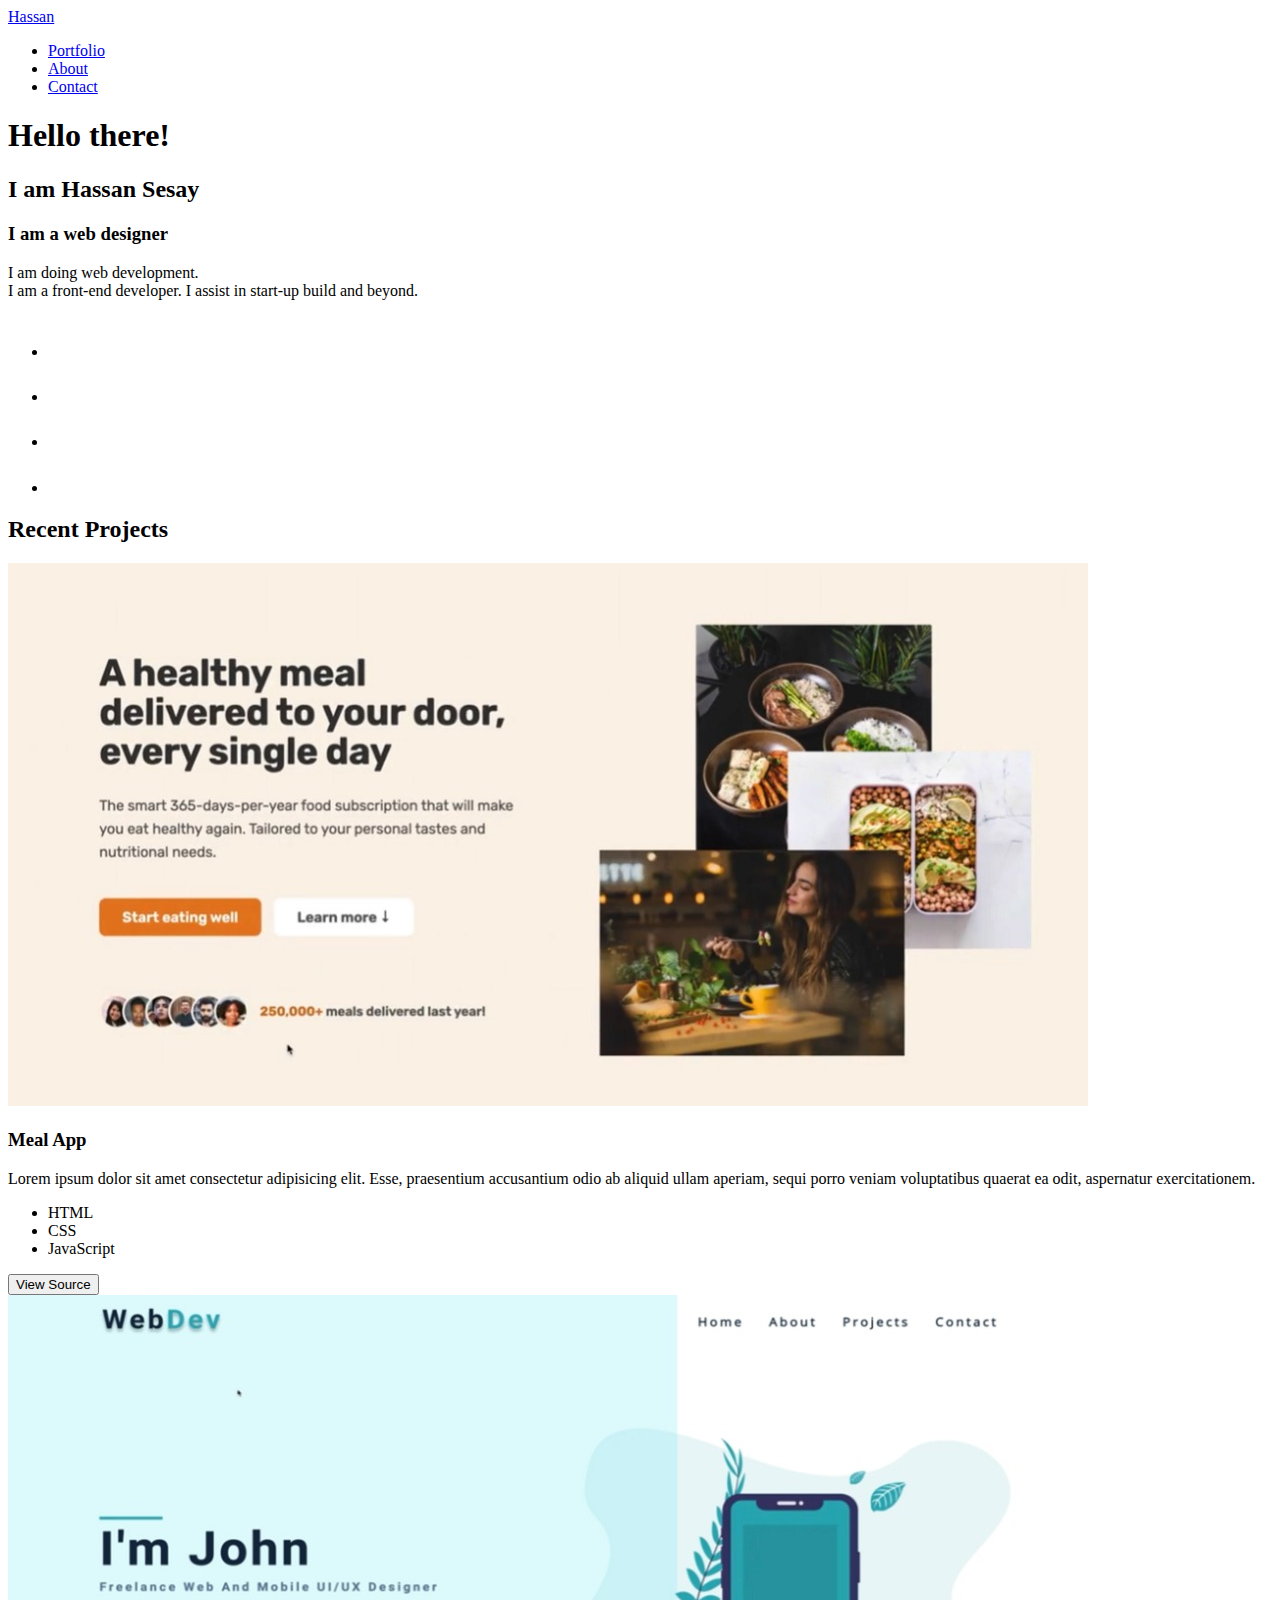
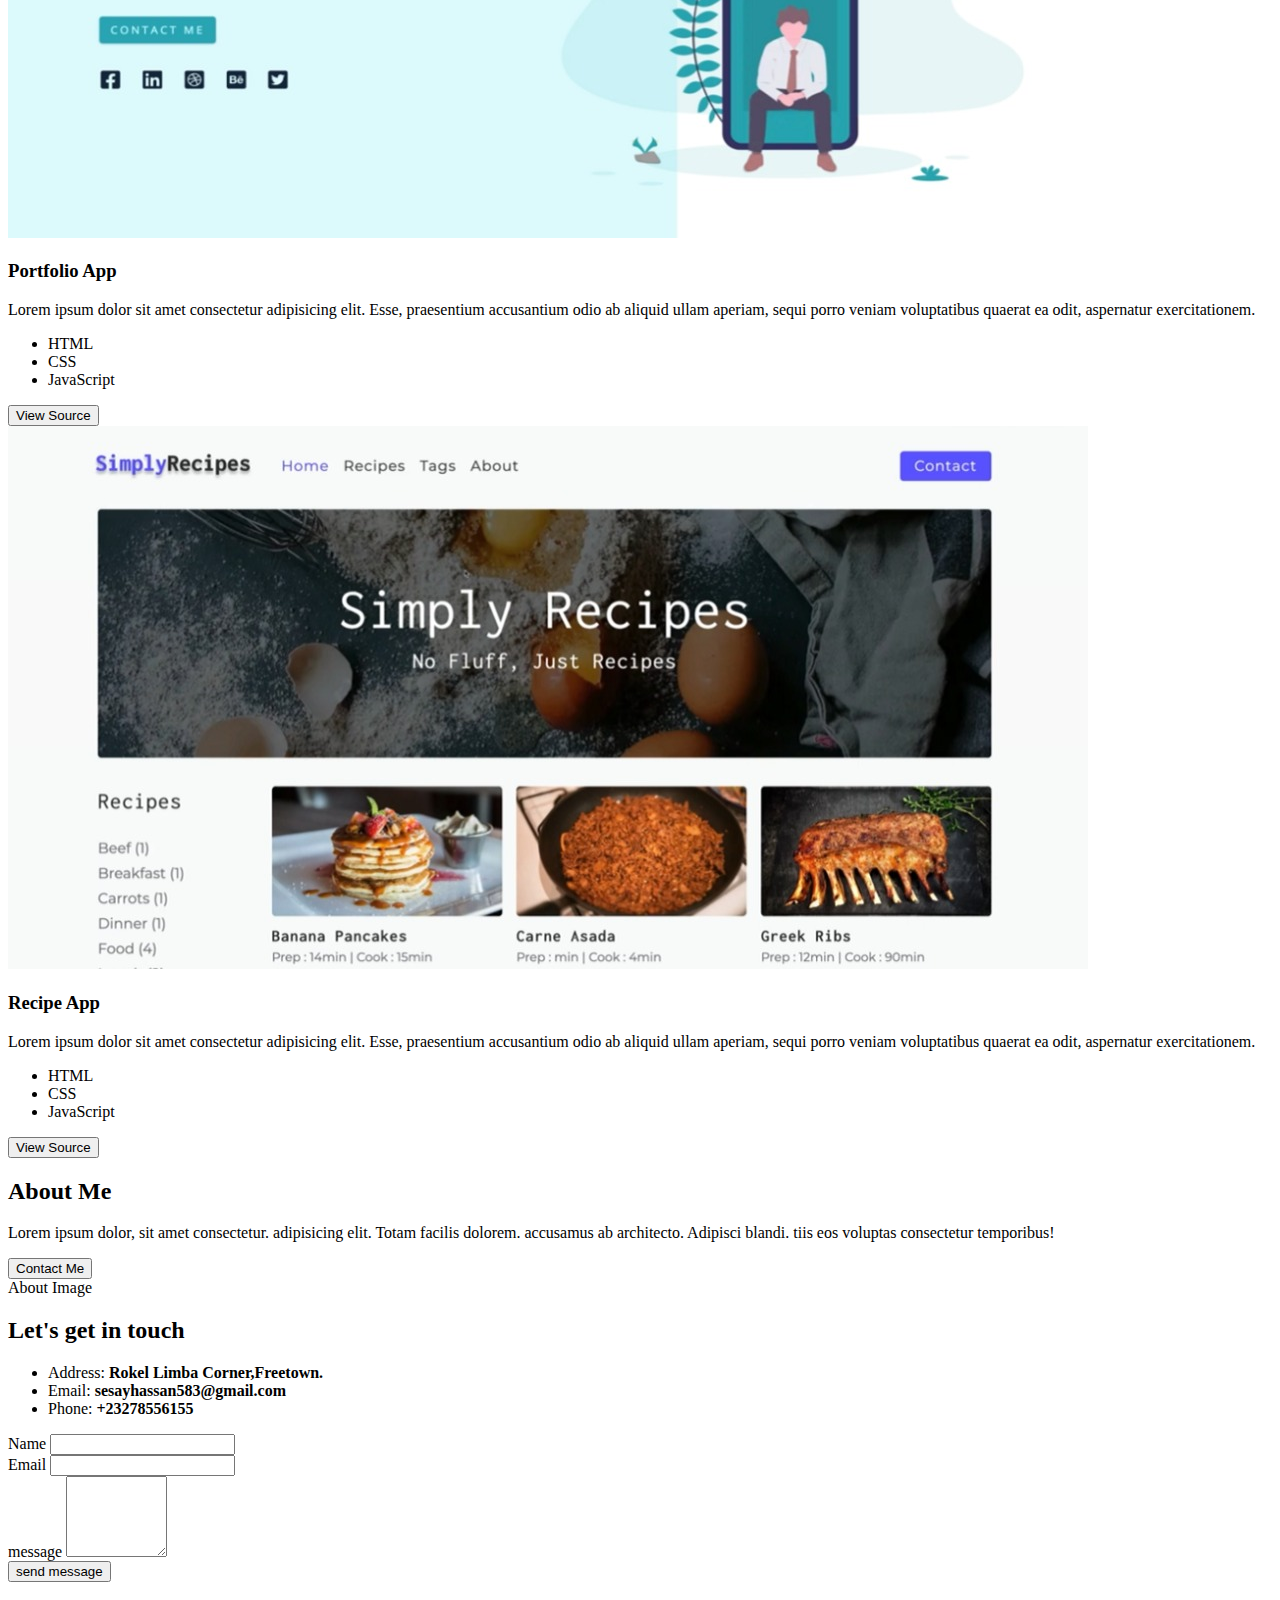
==== index.html @ 34a22fb2 "add portfolio index content" ====
<!DOCTYPE html>
<html lang="en">
<head>
  <meta charset="UTF-8">
  <meta http-equiv="X-UA-Compatible" content="IE=edge">
  <meta name="viewport" content="width=device-width, initial-scale=1.0">
  <link rel="preconnect" href="https://fonts.googleapis.com">
<link rel="preconnect" href="https://fonts.gstatic.com" crossorigin>
<link href="https://fonts.googleapis.com/css2?family=Poppins:ital,wght@0,200;1,100;1,200&display=swap" rel="stylesheet">
<link rel="stylesheet" href="./css/main.css">
  <title>Hassan</title>
</head>
<body>

  <!-- Navigation Header -->
  <header>
    <a href="#" class="logo">Hassan</a>
    <nav>
      <ul>
      <li><a href="#portfolio">Portfolio</a></li>
      <li><a href="#about">About</a></li>
      <li><a href="#contact">Contact</a></li>
      </ul>
    </nav>
  </header>
  <!-- end of header -->

  <!-- Hero Section -->
  <section id="hero" class="hero">
<div class="hero-left-content">
  
<h1>Hello there!</h1>

<h2>I am Hassan Sesay</h2>

<h3>I am a web designer</h3>

<p>I am doing web development. <br> I am a front-end developer. I assist in start-up build and beyond.</p>
</div>

<div class="socials">
  <ul>
    <li>
      <a href="https//www.linkedin.com" target="_blank"></a
        ><img src="./images/icons/linkedin.png" alt="linkedin">
    </li>
    <li>
      <a href=""></a
        ><img src="./images/icons/square-github.png" alt="github">
    </li>
    <li>
      <a href=""></a
        ><img src="./images/icons/square-twitter.png" alt="twitter">
    </li><li>
      <a href=""></a
        ><img src="./images/icons/square-facebook.png" alt="facebook">
    </li>
  </ul>
</div>
  </section>
  <!-- End of Hero Section -->

  <!-- Portfolio section -->
  <section id="portfolio" class="portfolio">

   <h2>Recent Projects</h2>

   <!-- Project 1 -->
   <div class="project-card">
<div class="project-image">
  <img src="/images/meal-app.jpeg">
</div>

<div class="project-content">
<h3>Meal App</h3>

<p>
  Lorem ipsum dolor sit amet consectetur adipisicing elit.
   Esse, praesentium accusantium odio ab aliquid ullam aperiam,
    sequi porro veniam voluptatibus quaerat ea odit,
     aspernatur exercitationem.
</p>

<div class="technologies">
  <ul>
    <li>HTML</li>
    <li>CSS</li>
    <li>JavaScript</li>
  </ul>
</div>
<button class="view-source-btn" type="button">View Source</button>
</div>
   </div>

      <!-- Project 2 -->
      <div class="project-card">
        <div class="project-image">
          <img src="/images/potfolio-app.jpeg" alt="">
        </div>
        <div class="project-content">

        <h3>Portfolio App</h3>

        <p>
          Lorem ipsum dolor sit amet consectetur adipisicing elit.
           Esse, praesentium accusantium odio ab aliquid ullam aperiam,
            sequi porro veniam voluptatibus quaerat ea odit,
             aspernatur exercitationem.
        </p>
        <div class="technologies">
          <ul>
            <li>HTML</li>
            <li>CSS</li>
            <li>JavaScript</li>
          </ul>
        </div>
        <button class="view-source-btn" type="button">View Source</button>
        </div>
           </div>
              <!-- Project 3 -->
   <div class="project-card">
    <div class="project-image">
      <img src="/images/recipe-app.jpeg" alt="">
    </div>
    <div class="project-content">
    <h3>Recipe App</h3>
    <p>
      Lorem ipsum dolor sit amet consectetur adipisicing elit.
       Esse, praesentium accusantium odio ab aliquid ullam aperiam,
        sequi porro veniam voluptatibus quaerat ea odit,
         aspernatur exercitationem.
    </p>
    <div class="technologies">
      <ul>
        <li>HTML</li>
        <li>CSS</li>
        <li>JavaScript</li>
      </ul>
    </div>
    <button class="view-source-btn" type="button">View Source</button>
    </div>
       </div>
  </section>
  <!-- End of Portfolio -->

  <!-- About section -->
<section id="about" class="about">
<div class="about-content">
<h2>About Me</h2>
<p>
  Lorem ipsum dolor, sit amet consectetur.
   adipisicing elit. Totam facilis dolorem.
    accusamus ab architecto. Adipisci blandi.
    tiis eos voluptas consectetur temporibus!
</p>
<button class="about-btn" type="button">Contact Me</button>
</div>
<div class="about-image">About Image</div>
</section>
  <!-- End of about section -->

  <!-- Contact Section -->
<section id="contact" class="contact">
  <div class="contact-details">
    <h2>Let's get in touch</h2>
    <ul>
      <li>Address: <b> Rokel Limba Corner,Freetown.</b></li>
      <li>Email: <b>sesayhassan583@gmail.com</b></li>
      <li>Phone: <b>+23278556155</b></li>
    </ul>
  </div>
  <form>
    <div class="form-controls">
      <label for="name">Name</label>
      <input id="name" type="text" required>
    </div>
    <div class="form-controls">
      <label for="email">Email</label>
      <input id="email" type="text" required>
    </div>
    <div class="form-controls">
      <label for="message">message</label>
     <textarea id="message"cols="10" rows="5" required></textarea>
    </div>

    <button class="contact-btn" type="submit">send message</button>
  </form>
</section>

  <!-- End of contact section -->
  <!-- footer -->
  <footer>
    <p>Classic 2022. Powered by Hassan</p>
  </footer>
  <!-- End of footer -->
</body>
</html>
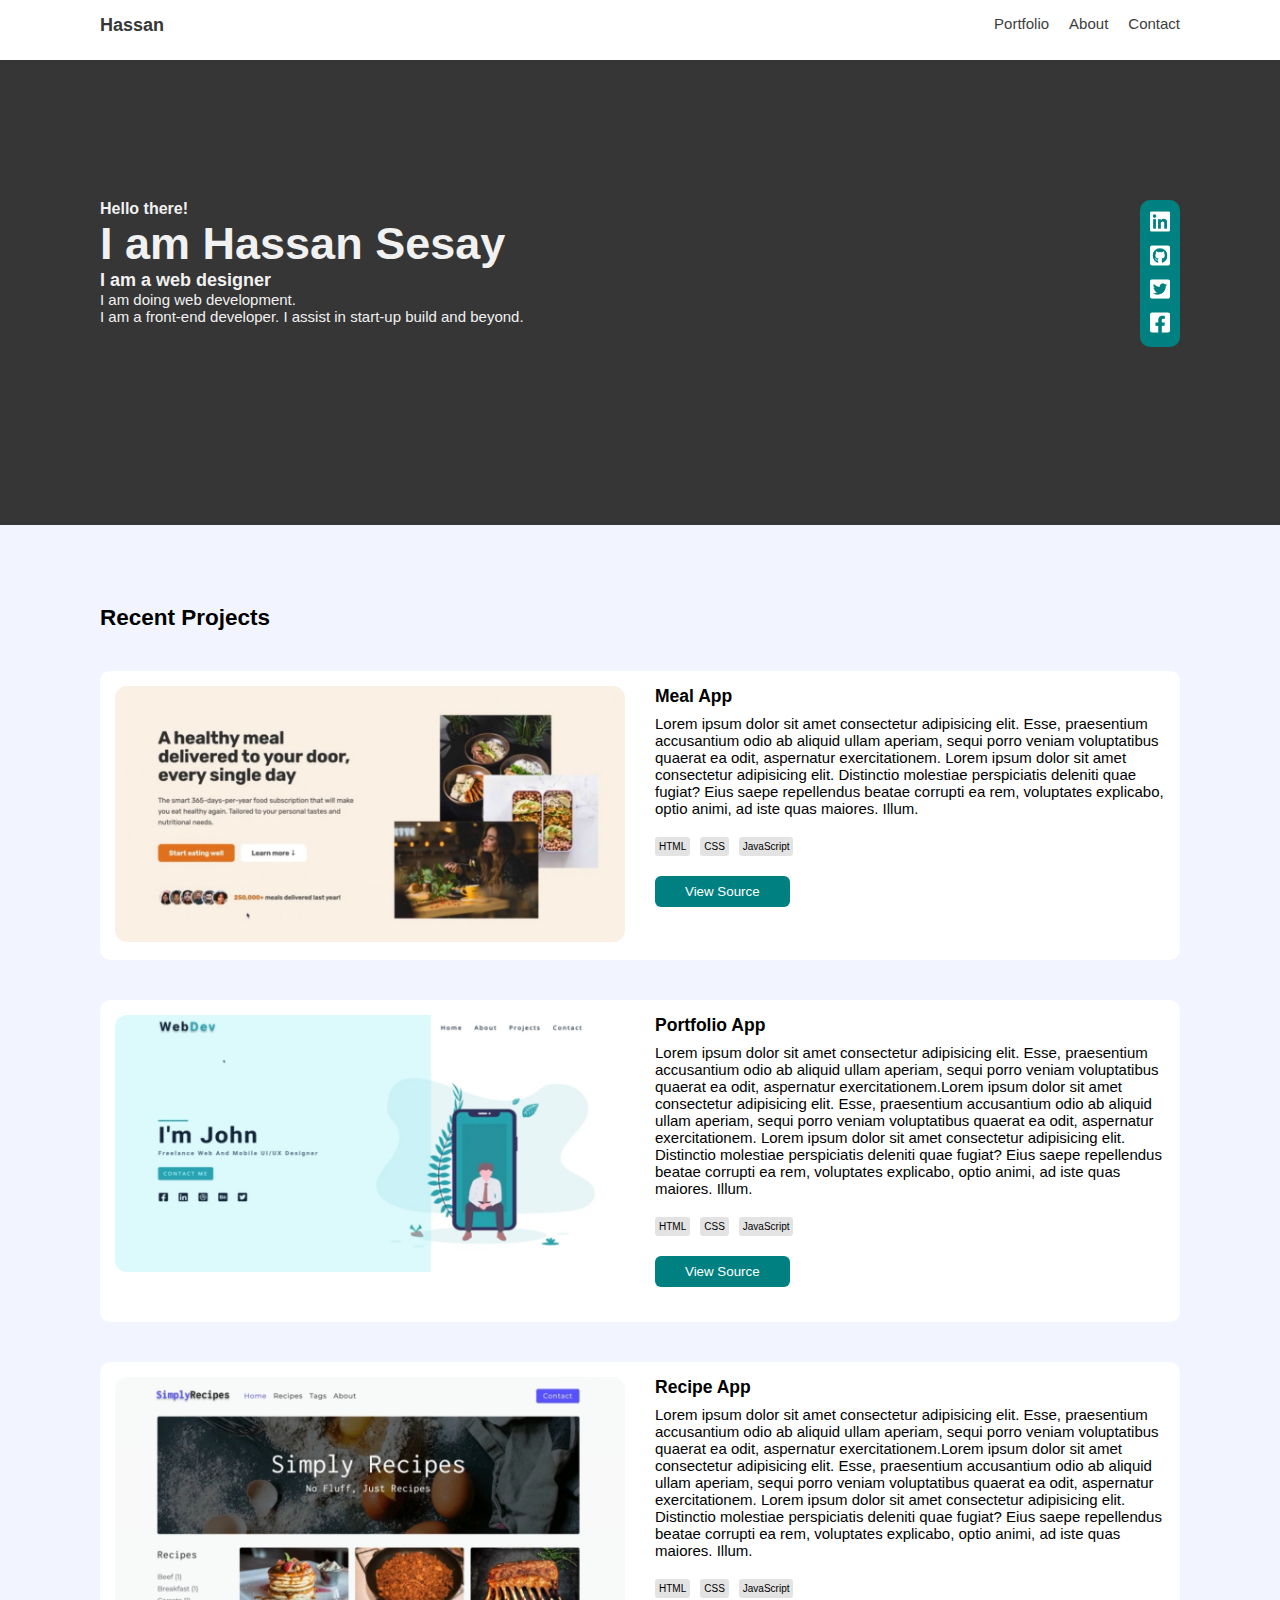
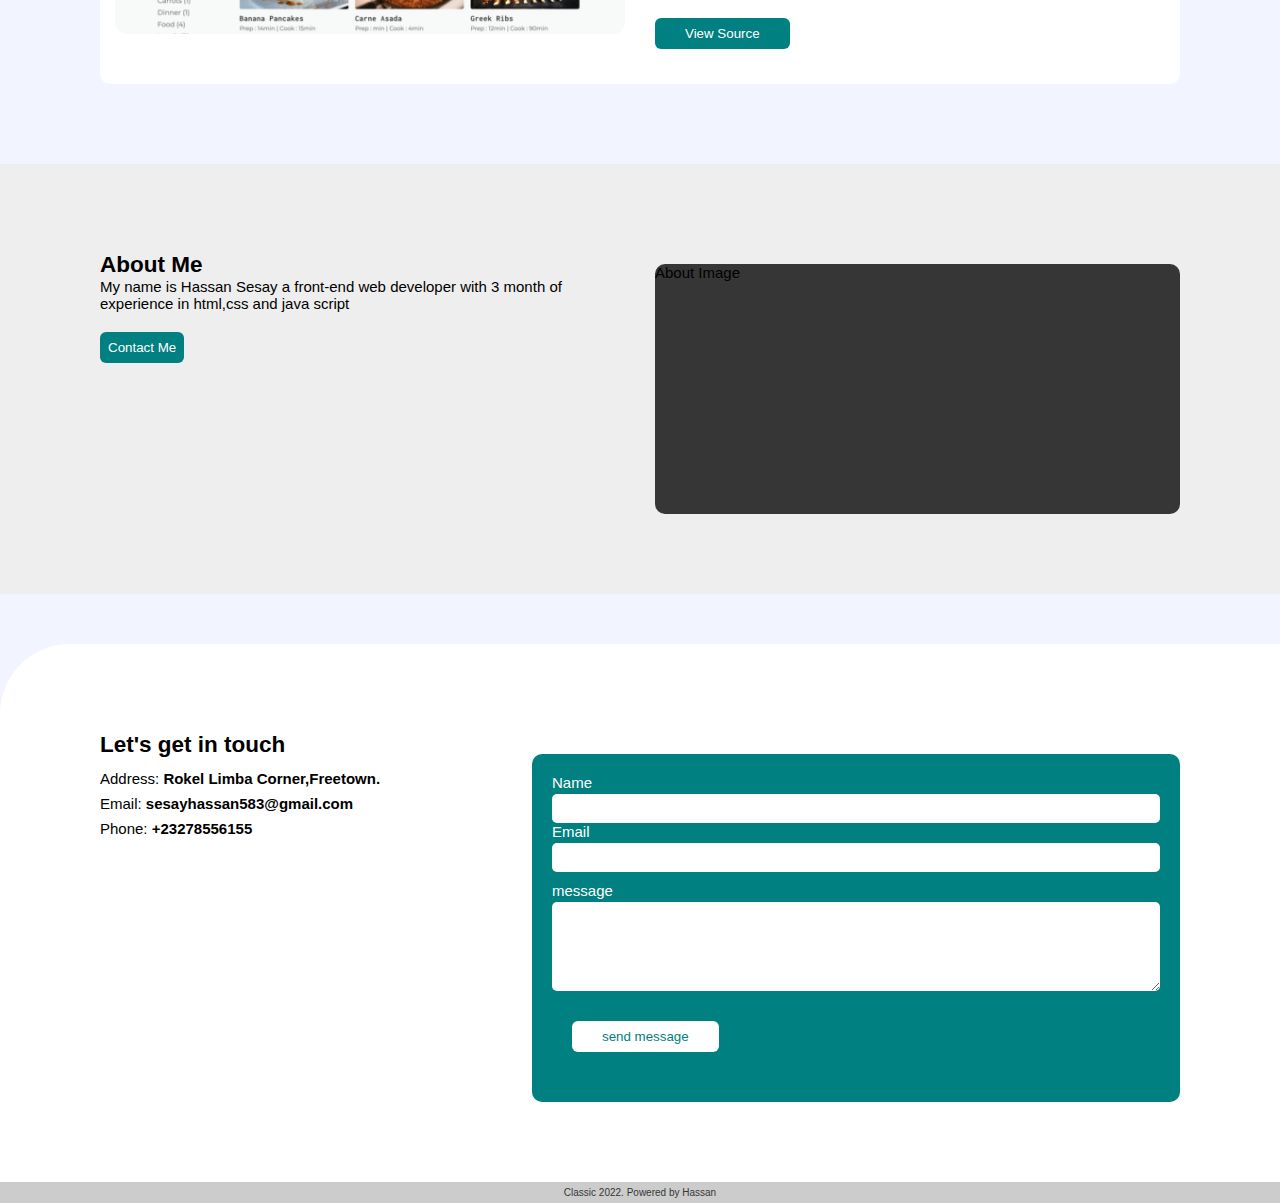
==== commit e1fd225a: "forth commit" ====
--- a/index.html
+++ b/index.html
@@ -78,7 +78,7 @@
   Lorem ipsum dolor sit amet consectetur adipisicing elit.
    Esse, praesentium accusantium odio ab aliquid ullam aperiam,
     sequi porro veniam voluptatibus quaerat ea odit,
-     aspernatur exercitationem.
+     aspernatur exercitationem. Lorem ipsum dolor sit amet consectetur adipisicing elit. Distinctio molestiae perspiciatis deleniti quae fugiat? Eius saepe repellendus beatae corrupti ea rem, voluptates explicabo, optio animi, ad iste quas maiores. Illum.
 </p>
 
 <div class="technologies">
@@ -88,7 +88,7 @@
     <li>JavaScript</li>
   </ul>
 </div>
-<button class="view-source-btn" type="button">View Source</button>
+<button class="view-source-btn p1btn" type="button">View Source</button>
 </div>
    </div>
 
@@ -105,7 +105,10 @@
           Lorem ipsum dolor sit amet consectetur adipisicing elit.
            Esse, praesentium accusantium odio ab aliquid ullam aperiam,
             sequi porro veniam voluptatibus quaerat ea odit,
-             aspernatur exercitationem.
+             aspernatur exercitationem.Lorem ipsum dolor sit amet consectetur adipisicing elit.
+   Esse, praesentium accusantium odio ab aliquid ullam aperiam,
+    sequi porro veniam voluptatibus quaerat ea odit,
+     aspernatur exercitationem. Lorem ipsum dolor sit amet consectetur adipisicing elit. Distinctio molestiae perspiciatis deleniti quae fugiat? Eius saepe repellendus beatae corrupti ea rem, voluptates explicabo, optio animi, ad iste quas maiores. Illum.
         </p>
         <div class="technologies">
           <ul>
@@ -114,7 +117,7 @@
             <li>JavaScript</li>
           </ul>
         </div>
-        <button class="view-source-btn" type="button">View Source</button>
+        <button class="view-source-btn p2btn" type="button">View Source</button>
         </div>
            </div>
               <!-- Project 3 -->
@@ -128,7 +131,10 @@
       Lorem ipsum dolor sit amet consectetur adipisicing elit.
        Esse, praesentium accusantium odio ab aliquid ullam aperiam,
         sequi porro veniam voluptatibus quaerat ea odit,
-         aspernatur exercitationem.
+         aspernatur exercitationem.Lorem ipsum dolor sit amet consectetur adipisicing elit.
+   Esse, praesentium accusantium odio ab aliquid ullam aperiam,
+    sequi porro veniam voluptatibus quaerat ea odit,
+     aspernatur exercitationem. Lorem ipsum dolor sit amet consectetur adipisicing elit. Distinctio molestiae perspiciatis deleniti quae fugiat? Eius saepe repellendus beatae corrupti ea rem, voluptates explicabo, optio animi, ad iste quas maiores. Illum.
     </p>
     <div class="technologies">
       <ul>
@@ -137,7 +143,7 @@
         <li>JavaScript</li>
       </ul>
     </div>
-    <button class="view-source-btn" type="button">View Source</button>
+    <button class="view-source-btn p3btn" type="button">View Source</button>
     </div>
        </div>
   </section>
@@ -148,10 +154,7 @@
 <div class="about-content">
 <h2>About Me</h2>
 <p>
-  Lorem ipsum dolor, sit amet consectetur.
-   adipisicing elit. Totam facilis dolorem.
-    accusamus ab architecto. Adipisci blandi.
-    tiis eos voluptas consectetur temporibus!
+  My name is Hassan Sesay a front-end web developer with 3 month of experience in html,css and java script
 </p>
 <button class="about-btn" type="button">Contact Me</button>
 </div>
@@ -169,14 +172,17 @@
       <li>Phone: <b>+23278556155</b></li>
     </ul>
   </div>
-  <form>
+  <form 
+  action="https://formspree.io/f/xpzeaqdb"
+  method="POST">
     <div class="form-controls">
       <label for="name">Name</label>
-      <input id="name" type="text" required>
-    </div>
+      <input id="name" type="email" name="email" required
+    </div>
+
     <div class="form-controls">
       <label for="email">Email</label>
-      <input id="email" type="text" required>
+      <input id="email" type="email" name="email" required>
     </div>
     <div class="form-controls">
       <label for="message">message</label>
@@ -193,5 +199,6 @@
     <p>Classic 2022. Powered by Hassan</p>
   </footer>
   <!-- End of footer -->
+  <script src="app.js"></script>
 </body>
 </html>--- a/css/main.css
+++ b/css/main.css
@@ -0,0 +1,373 @@
+* {
+  margin: 0;
+  padding: 0;
+  box-sizing: border-box;
+}
+
+html {
+  scroll-behavior: smooth;
+}
+
+body {
+  font-family: "Segoe UI", Tahoma, Geneva, Verdana, sans-serif;
+  background-color: #f2f5ff;
+  font-size: 12px;
+}
+
+/* nav header */
+header {
+  width: 100%;
+  height: 50px;
+  background-color: #fff;
+  padding: 15px 20px;
+  display: flex;
+  justify-content: space-between;
+  position: fixed;
+  z-index: 100;
+}
+
+header .logo {
+  font-size: 18px;
+  color: #363636;
+  text-decoration: none;
+  align-items: center;
+  font-weight: bold;
+}
+
+header nav ul {
+  display: flex;
+  align-items: center;
+}
+
+header nav ul li {
+  list-style: none;
+  padding-left: 20px;
+}
+
+header nav ul li a {
+  color: #3d3d3d;
+  text-decoration: none;
+}
+
+/* Hero styles */
+
+.hero {
+  width: 100%;
+  padding: 100px 20px;
+  background-color: #363636;
+  color: #f1f1f1;
+  position: relative;
+}
+
+.hero- left-content h1 {
+  font-size: 12px;
+}
+
+.hero- left-content h2 {
+  font-size: 24px;
+  padding: 6px 0;
+}
+
+.hero- left-content p {
+  padding: 4px 35px 0 0;
+}
+
+.socials {
+  position: absolute;
+  top: 0;
+  right: 0;
+  margin: 100px 20px;
+  padding: 10px 0;
+  width: 40px;
+  background-color: teal;
+  border-radius: 10px;
+  display: flex;
+  justify-content: center;
+}
+
+.socials ul li{
+list-style: none;
+margin-bottom: 8px;
+}
+
+.socials ul li:last-child {
+  margin-bottom: 0px;
+}
+
+.socials img {
+  width: 20px;
+}
+
+/* portfolio styles */
+
+.portfolio {
+  width: 100%;
+  padding: 50px 20px;
+}
+
+.project-card {
+  background-color: #fff;
+  border-radius: 10px;
+  padding: 10px;
+  margin-top: 20px;
+}
+
+.project-image {
+  width: 100%;
+  border-radius: 10px;
+}
+
+.project-image img{
+  width: 100%;
+  border-radius: 12px;
+}
+
+.project-content {
+  margin-top: 20px;
+}
+
+.project-content p {
+  margin-top: 5px;
+}
+
+.technologies {
+  margin-top: 20px;
+}
+
+.technologies ul {
+  display: flex;
+}
+
+.technologies ul li {
+  margin-right: 10px;
+  list-style: none;
+  font-size: 10px;
+  background: #0000001c;
+  padding: 4px;
+  border-radius: 3px;
+}
+
+.view-source-btn {
+  margin: 20px 0;
+  padding: 8px;
+  border: none;
+  background-color: teal;
+  color: #fff;
+  border-radius: 6px;
+  cursor: pointer;
+}
+/* end of portfolio */
+
+/* About styling */
+
+.about {
+  width: 100%;
+  padding: 50px 20px;
+  background-color: #eee;
+}
+
+.about-content {
+  padding: 8px 0;
+}
+
+.about-image {
+  width: 100%;
+  height: 150px;
+  background-color: #363636;
+  border-radius: 10px;
+  margin-top: 20px;
+}
+
+.about-btn {
+  margin: 20px 0;
+  padding: 8px;
+  border: none;
+  background-color: teal;
+  color: #fff;
+  border-radius: 6px;
+  cursor: pointer;
+}
+/* end of about */
+
+/* contact styling */
+.contact {
+  width: 100%;
+  padding: 30px 20px;
+  background-color: #fff;
+  margin-top: 50px;
+  border-top-left-radius: 70px;
+}
+
+.contact-details h2 {
+  padding: 8px 0;
+}
+
+.contact-details ul li {
+  list-style: none;
+  padding: 4px 0;
+}
+
+.contact form {
+  margin-top: 30px;
+  background-color: teal;
+  border-radius: 10px;
+  padding: 20px;
+}
+
+.form-controls {
+  margin-bottom: 10px;
+}
+
+.form-controls label,
+.form-controls input,
+.form-controls textarea {
+  display: block;
+  width: 100%;
+  color: #fff;
+}
+
+.form-controls input,
+.form-controls textarea {
+  border-radius: 5px;
+  border: none;
+  padding: 7px 8px;
+  margin-top: 3px;
+  color: #363636;
+}
+
+.contact-btn {
+  margin: 20px;
+  padding: 8px;
+  border: none;
+  background-color: #fff;
+  color: teal;
+  border-radius: 6px;
+  cursor: pointer;
+}
+/* end of contact */
+
+/* footer styling */
+
+footer {
+  width: 100%;
+  padding: 5px 0;
+  background-color: #ccc;
+  text-align: center;
+}
+
+footer p {
+  font-size: 10px;
+  color: #363636;
+}
+/* end of footer */
+
+/* Media Query Style for Desktop Screen */
+@media (min-width: 900px) {
+  body {
+    font-size: 15px;
+  }
+  /* Header Styles */
+  header {
+    height: 60px;
+    padding: 15px 100px;
+  }
+
+  /* Hero Styles */
+  .hero {
+    padding: 200px 100px;
+  }
+  .hero h1 {
+    font-size: 16px;
+  }
+  .hero h2 {
+    font-size: 45px;
+  }
+  .hero h3 {
+    font-size: 18px;
+  }
+  .socials {
+    margin: 200px 100px;
+  }
+  /* Portfolio Styles */
+  .portfolio {
+    padding: 80px 100px;
+  }
+
+  .project-card {
+    padding: 15px;
+    margin-top: 40px;
+    display: flex;
+  }
+
+  .project-image {
+    width: 50%;
+    margin-right: 30px;
+  }
+
+  .project-content {
+    width: 50%;
+    margin-top: 0;
+  }
+
+  .project-content p {
+    margin-top: 8px;
+  }
+
+  .technologies {
+    margin-top: 20px;
+  }
+
+  .view-source-btn {
+    padding: 8px 30px;
+  }
+
+  /* About styling */
+
+  .about {
+    padding: 80px 100px;
+    display: flex;
+
+  }
+
+  .about-content {
+    width: 50%;
+    margin-right: 30px;
+  }
+
+  .about-image {
+    width: 50%;
+    height: 250px;
+  }
+
+  .about-btn {
+    margin: 20px 0;
+    padding: 8px;
+    border: none;
+    background-color: teal;
+    color: #fff;
+    border-radius: 6px;
+    cursor: pointer;
+  }
+
+  /* end of about */
+
+  /* contact styling */
+.contact {
+  padding: 80px 100px;
+  display: flex;
+}
+
+.contact-details {
+  width: 40%;
+}
+
+.contact form {
+  width: 60%;
+}
+}
+
+.contact-btn {
+  padding: 8px 30px;
+}
+/* end of contact */
+
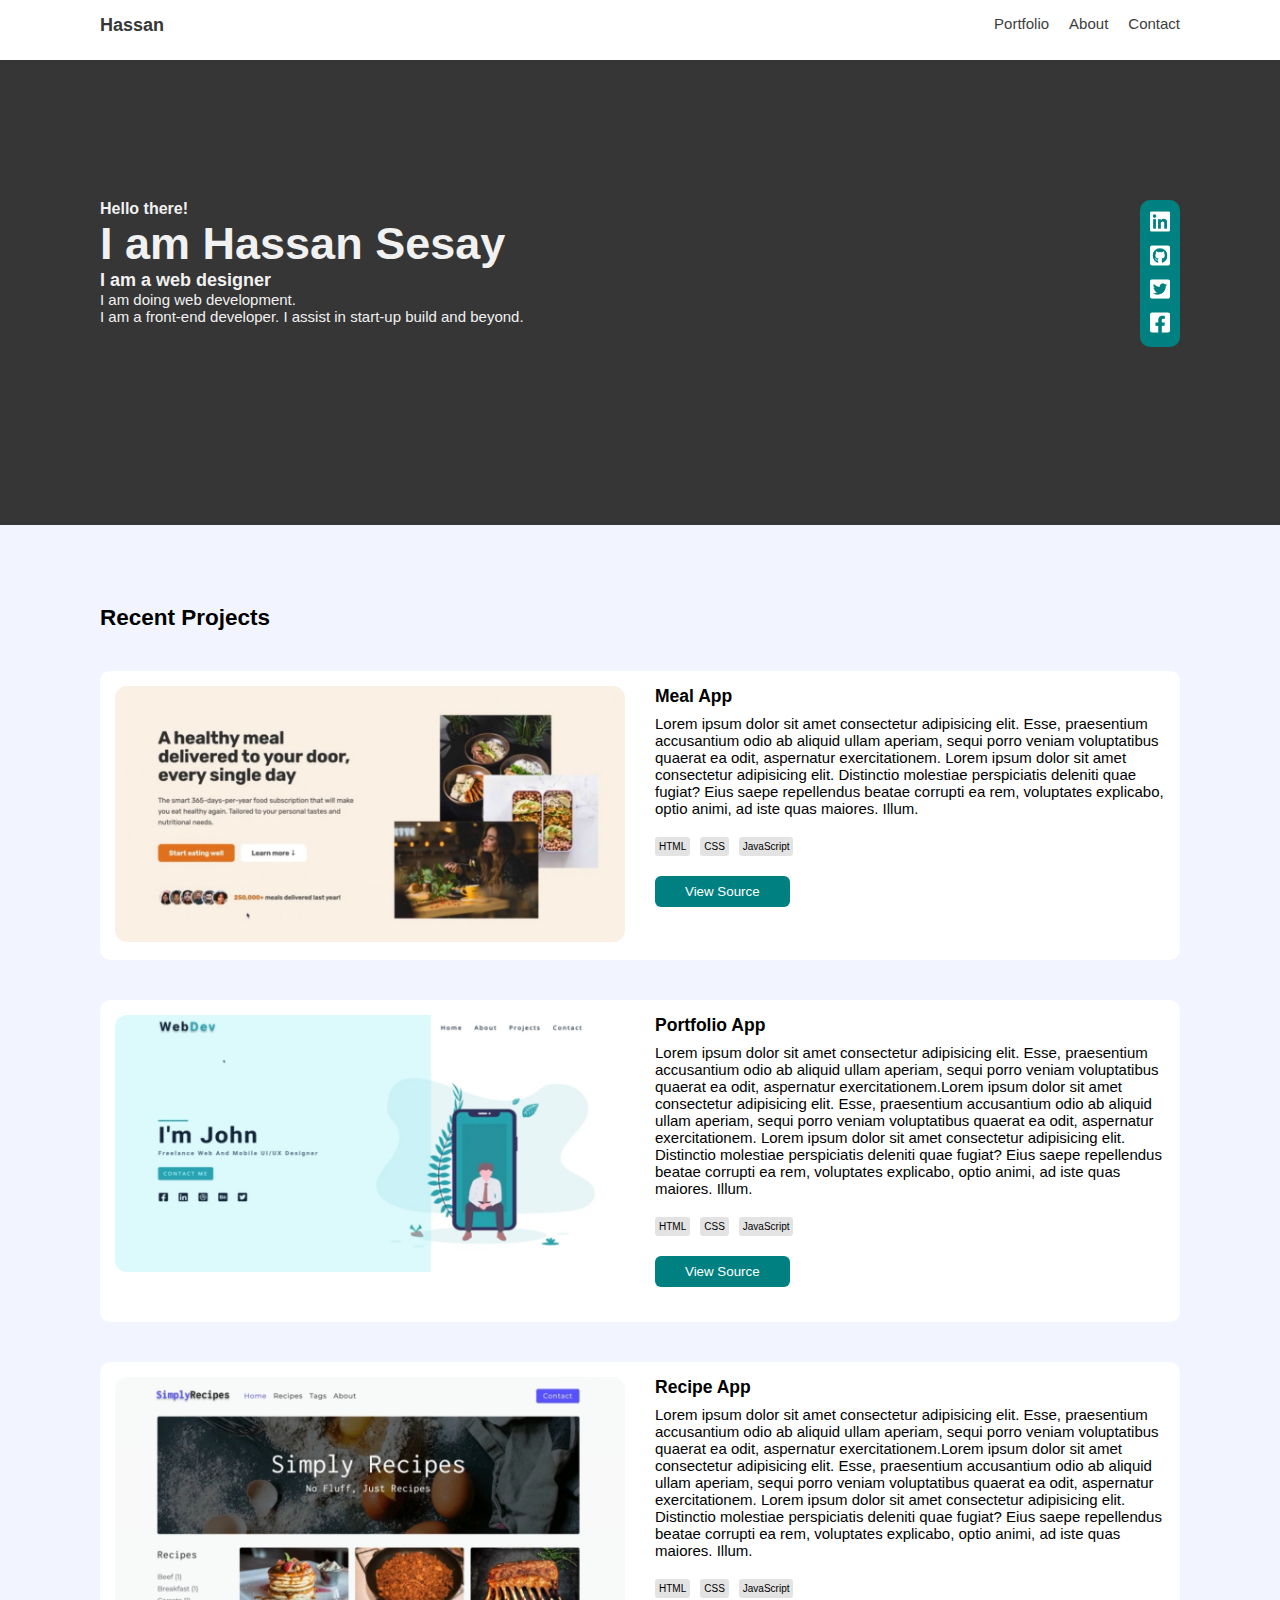
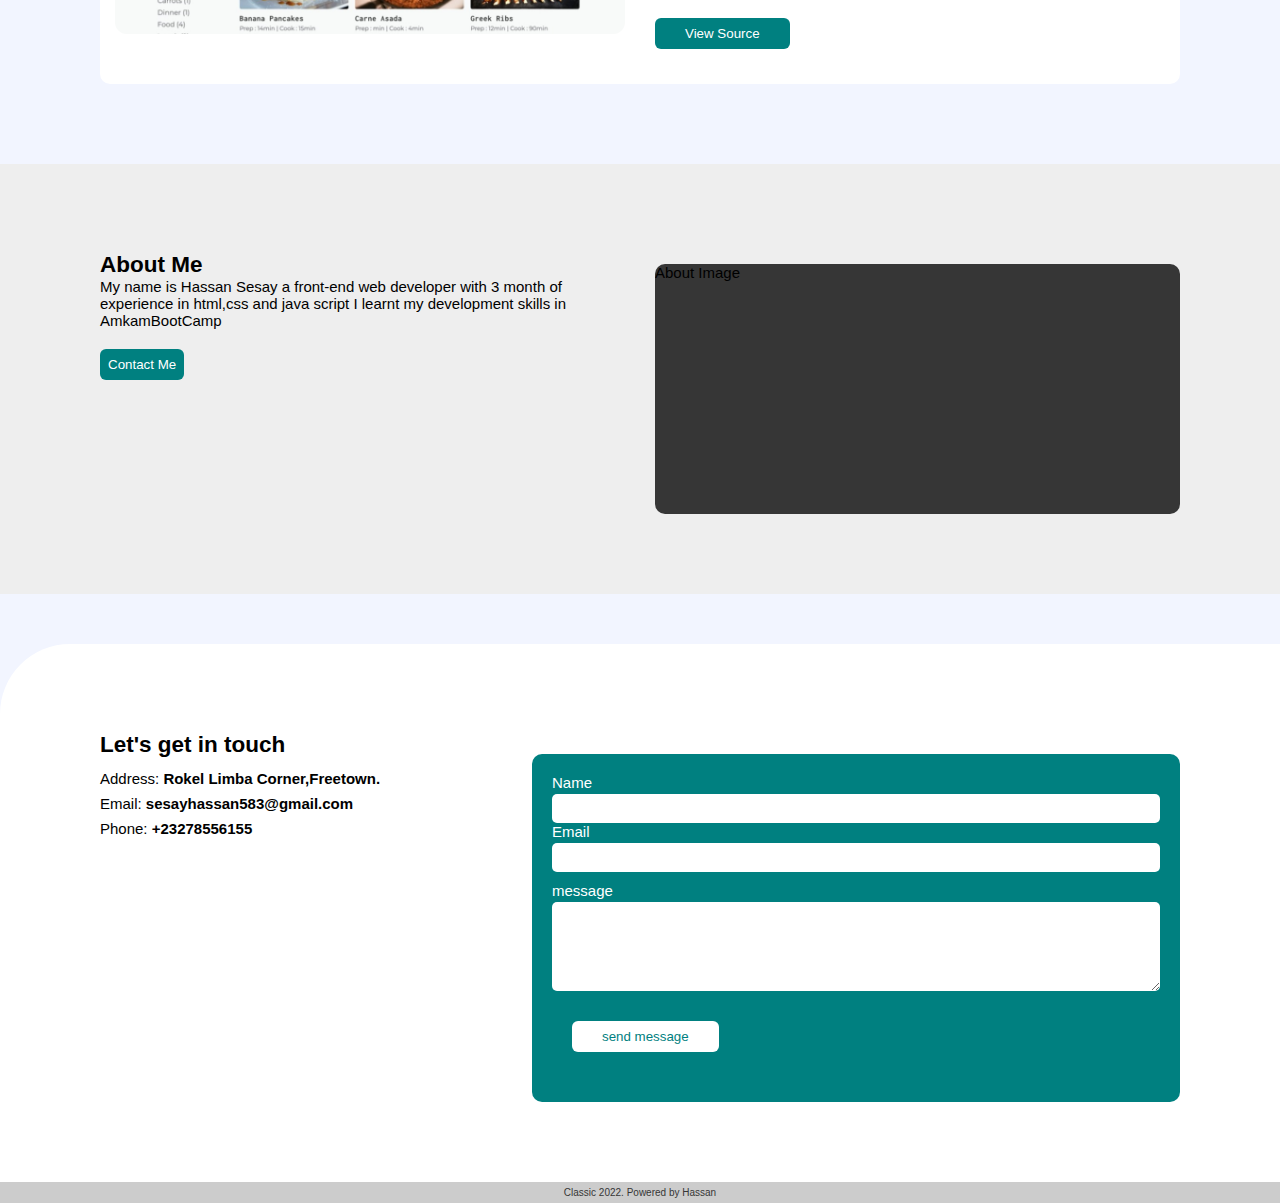
==== commit 4374f872: "add about me to html" ====
--- a/index.html
+++ b/index.html
@@ -155,7 +155,7 @@
 <h2>About Me</h2>
 <p>
   My name is Hassan Sesay a front-end web developer with 3 month of experience in html,css and java script
-</p>
+I learnt my development skills in AmkamBootCamp</p>
 <button class="about-btn" type="button">Contact Me</button>
 </div>
 <div class="about-image">About Image</div>
--- a/css/main.css
+++ b/css/main.css
@@ -176,6 +176,7 @@
   background-color: #363636;
   border-radius: 10px;
   margin-top: 20px;
+  overflow: hidden;
 }
 
 .about-btn {
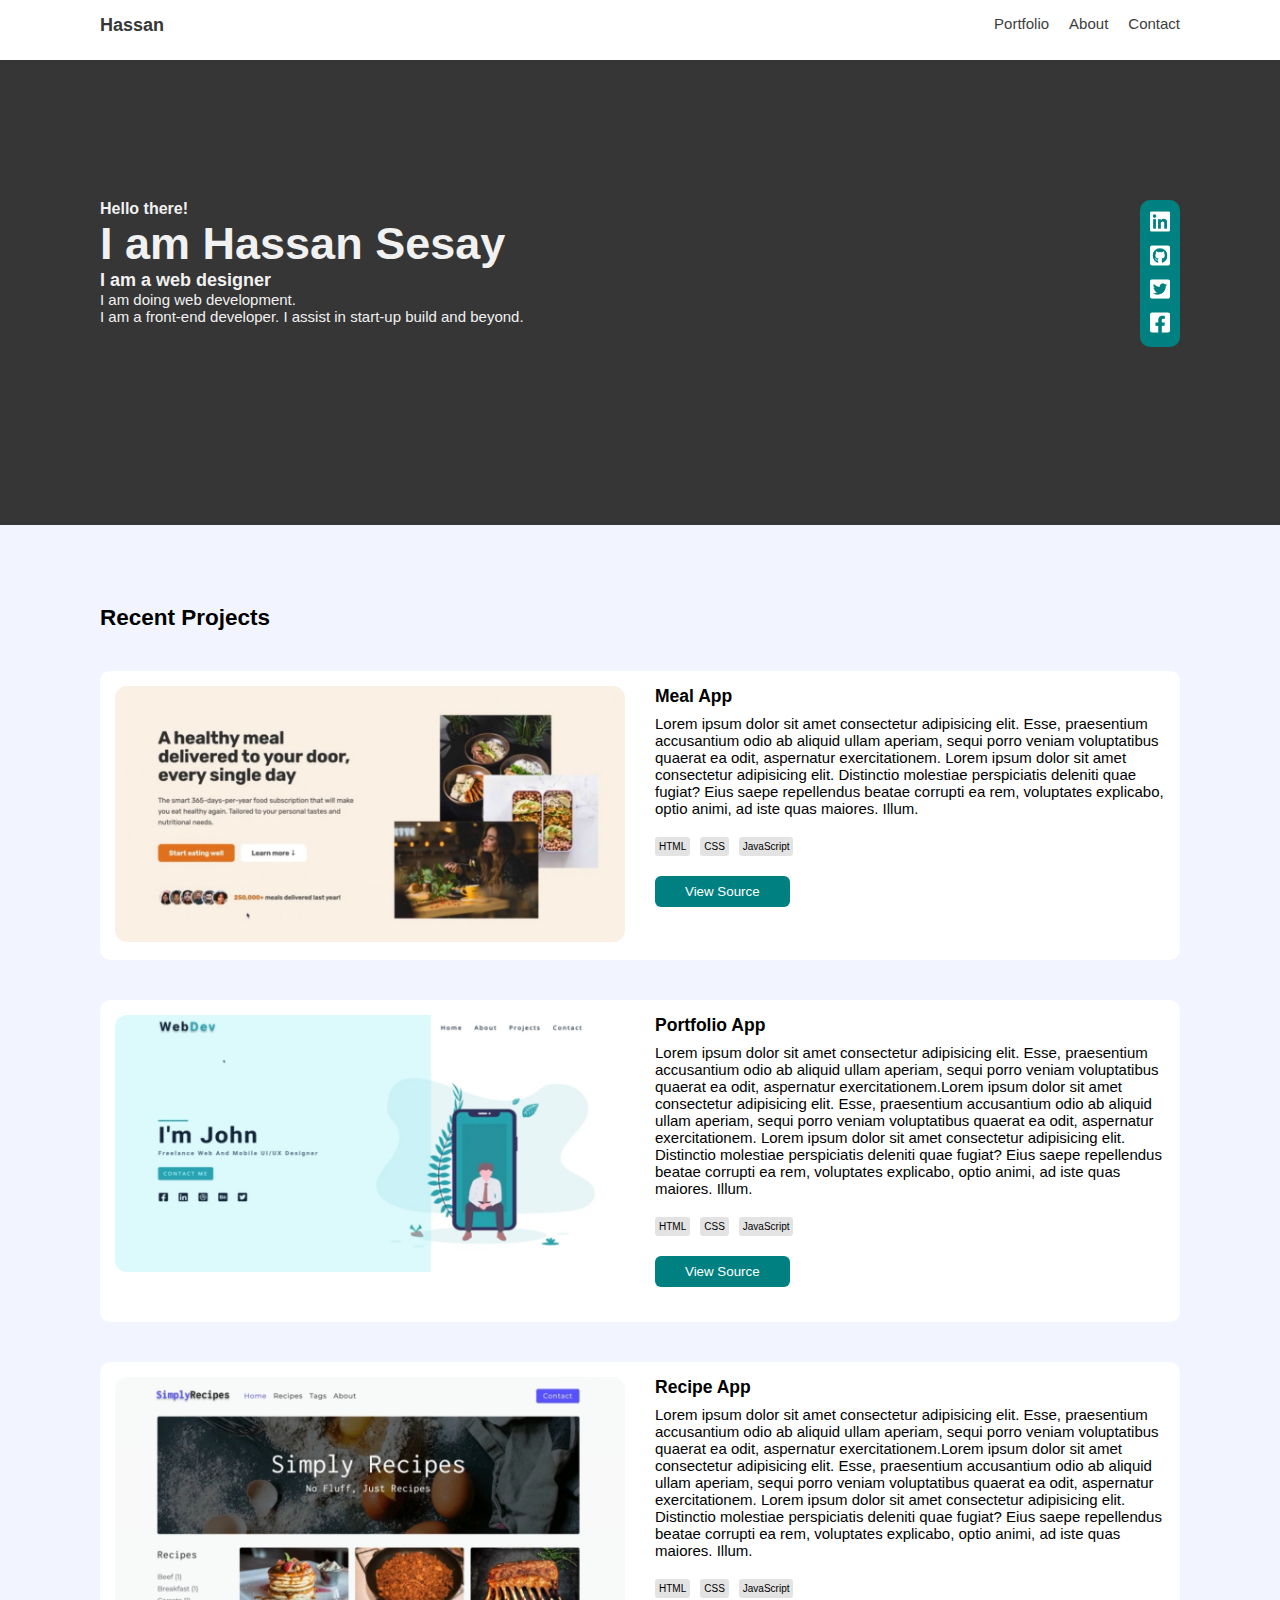
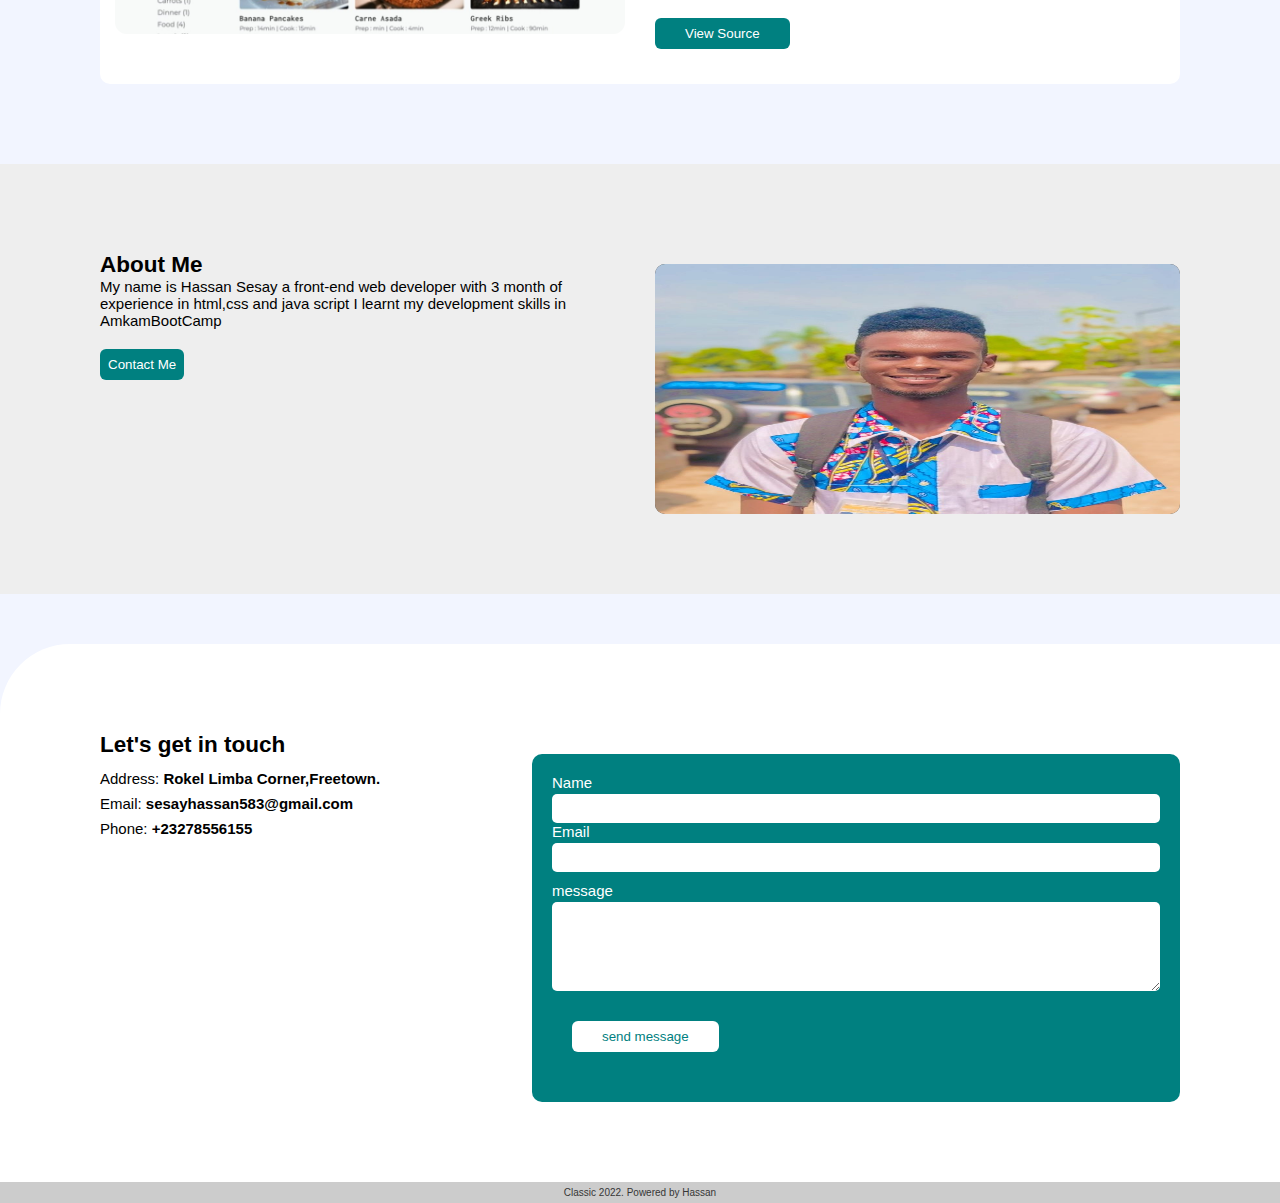
==== commit 7bcd24ab: "second commit" ====
--- a/index.html
+++ b/index.html
@@ -158,7 +158,7 @@
 I learnt my development skills in AmkamBootCamp</p>
 <button class="about-btn" type="button">Contact Me</button>
 </div>
-<div class="about-image">About Image</div>
+<div class="about-image"><img src="hassan.jpg" width="100% " height="100%" alt=""></div>
 </section>
   <!-- End of about section -->
 
--- a/css/main.css
+++ b/css/main.css
@@ -175,6 +175,7 @@
   height: 150px;
   background-color: #363636;
   border-radius: 10px;
+  background-image: url(hassan.jpg);
   margin-top: 20px;
   overflow: hidden;
 }
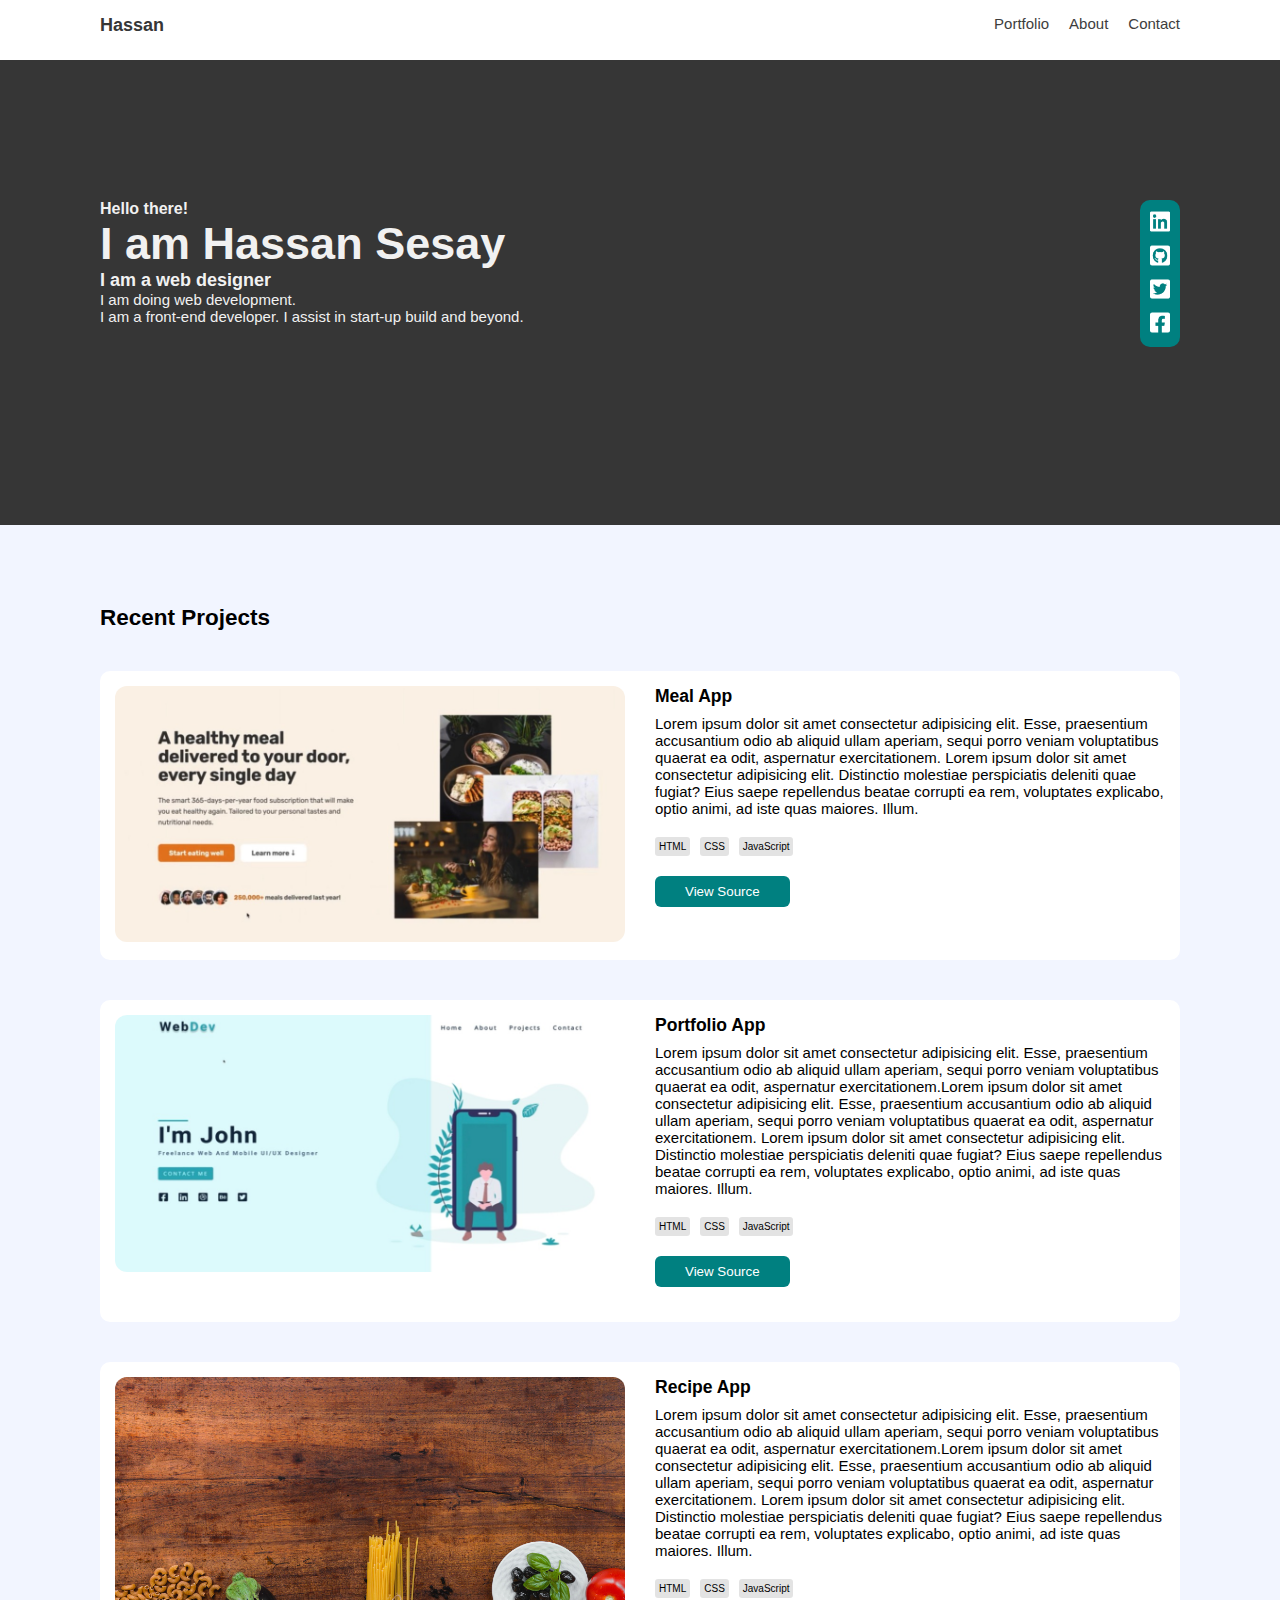
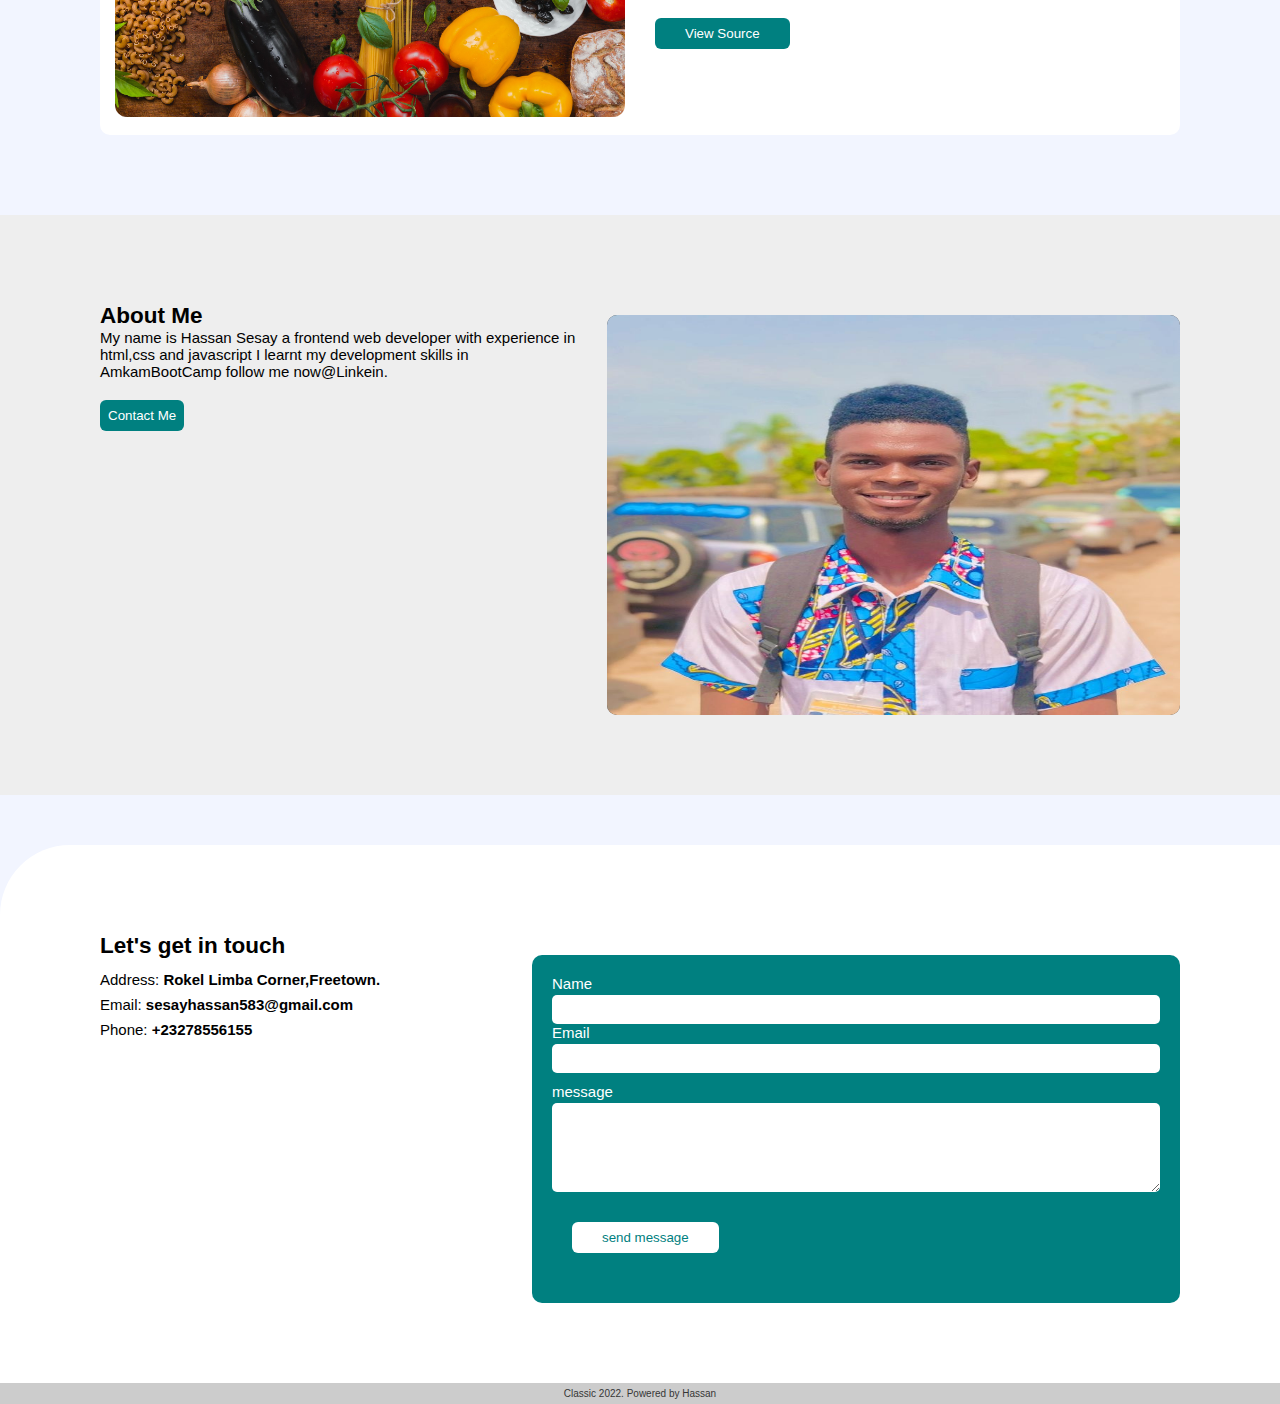
==== commit 700cd488: "fifth commit" ====
--- a/index.html
+++ b/index.html
@@ -123,7 +123,7 @@
               <!-- Project 3 -->
    <div class="project-card">
     <div class="project-image">
-      <img src="/images/recipe-app.jpeg" alt="">
+      <img src="/images/cook.jpg" alt="">
     </div>
     <div class="project-content">
     <h3>Recipe App</h3>
@@ -154,8 +154,8 @@
 <div class="about-content">
 <h2>About Me</h2>
 <p>
-  My name is Hassan Sesay a front-end web developer with 3 month of experience in html,css and java script
-I learnt my development skills in AmkamBootCamp</p>
+  My name is Hassan Sesay a frontend web developer with experience in html,css and javascript
+I learnt my development skills in AmkamBootCamp follow me now@Linkein.</p>
 <button class="about-btn" type="button">Contact Me</button>
 </div>
 <div class="about-image"><img src="hassan.jpg" width="100% " height="100%" alt=""></div>
--- a/css/main.css
+++ b/css/main.css
@@ -337,8 +337,8 @@
   }
 
   .about-image {
-    width: 50%;
-    height: 250px;
+    width: 60%;
+    height: 400px;
   }
 
   .about-btn {
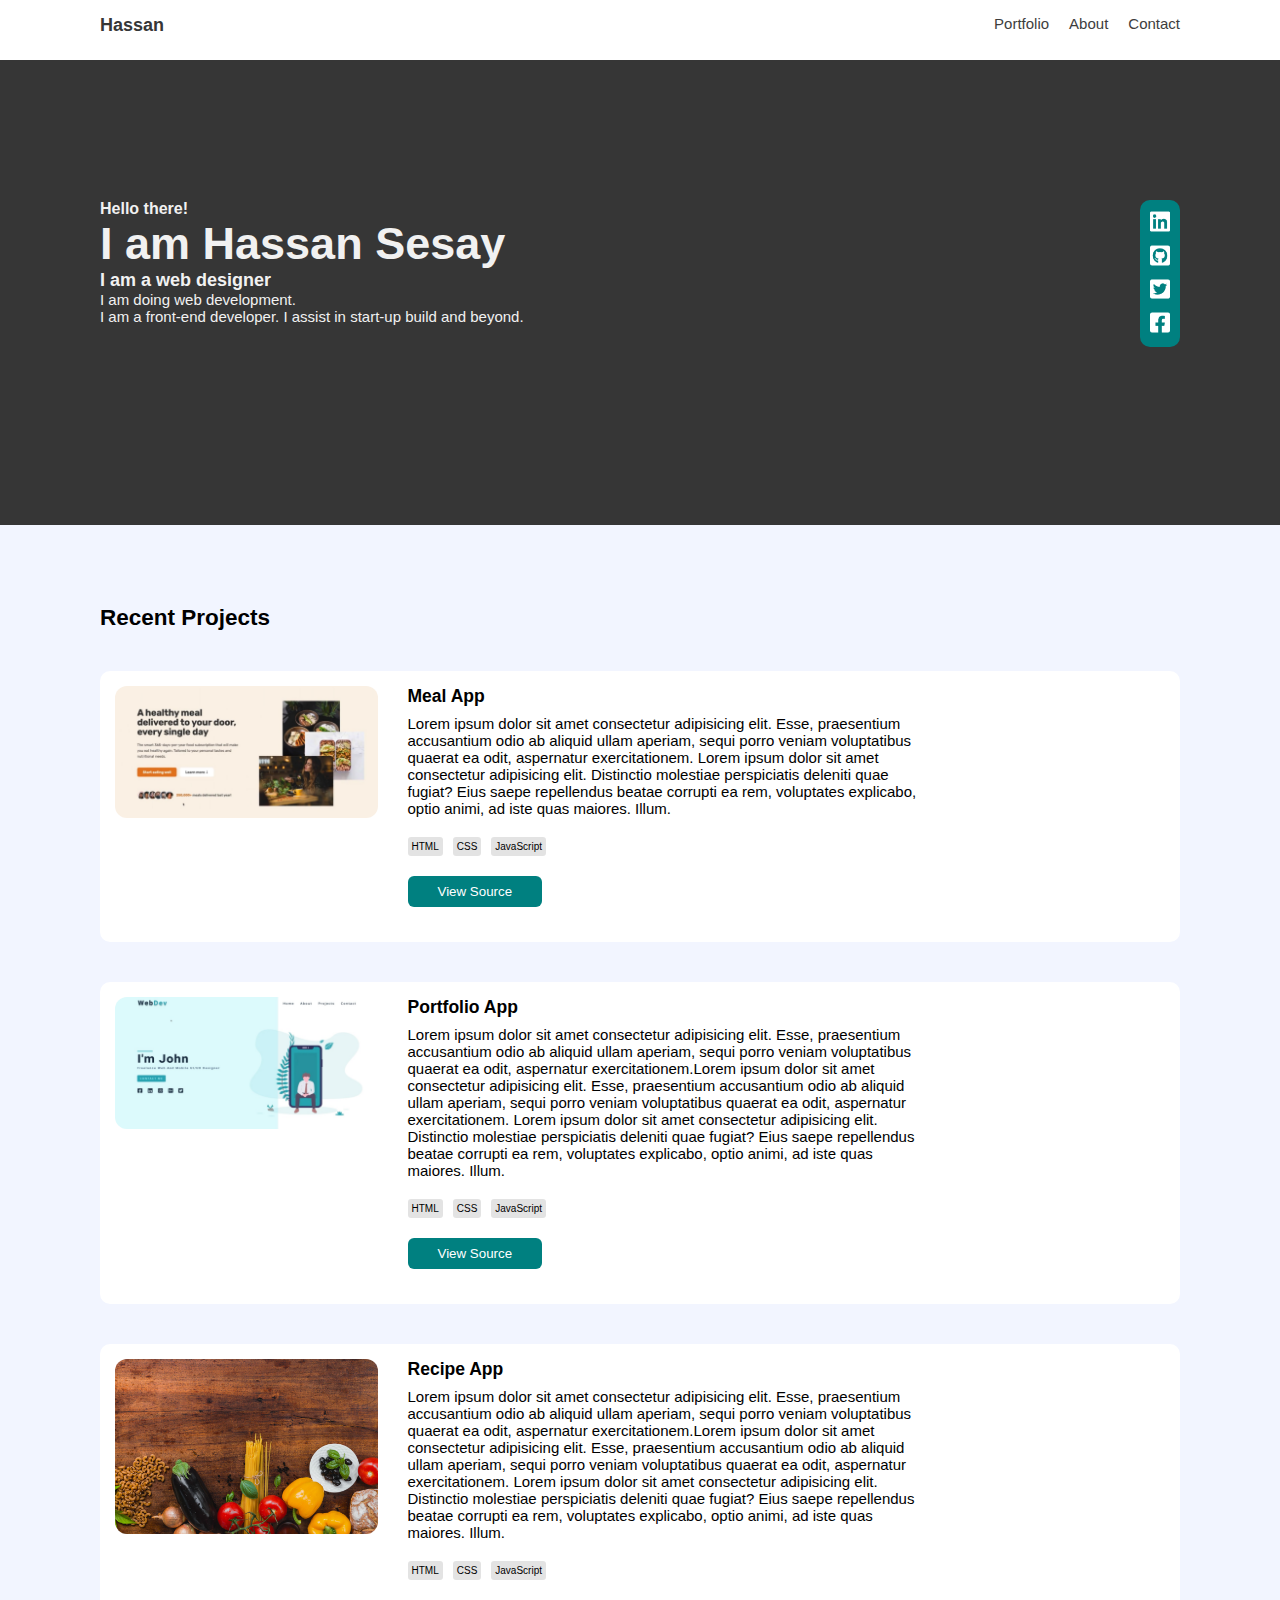
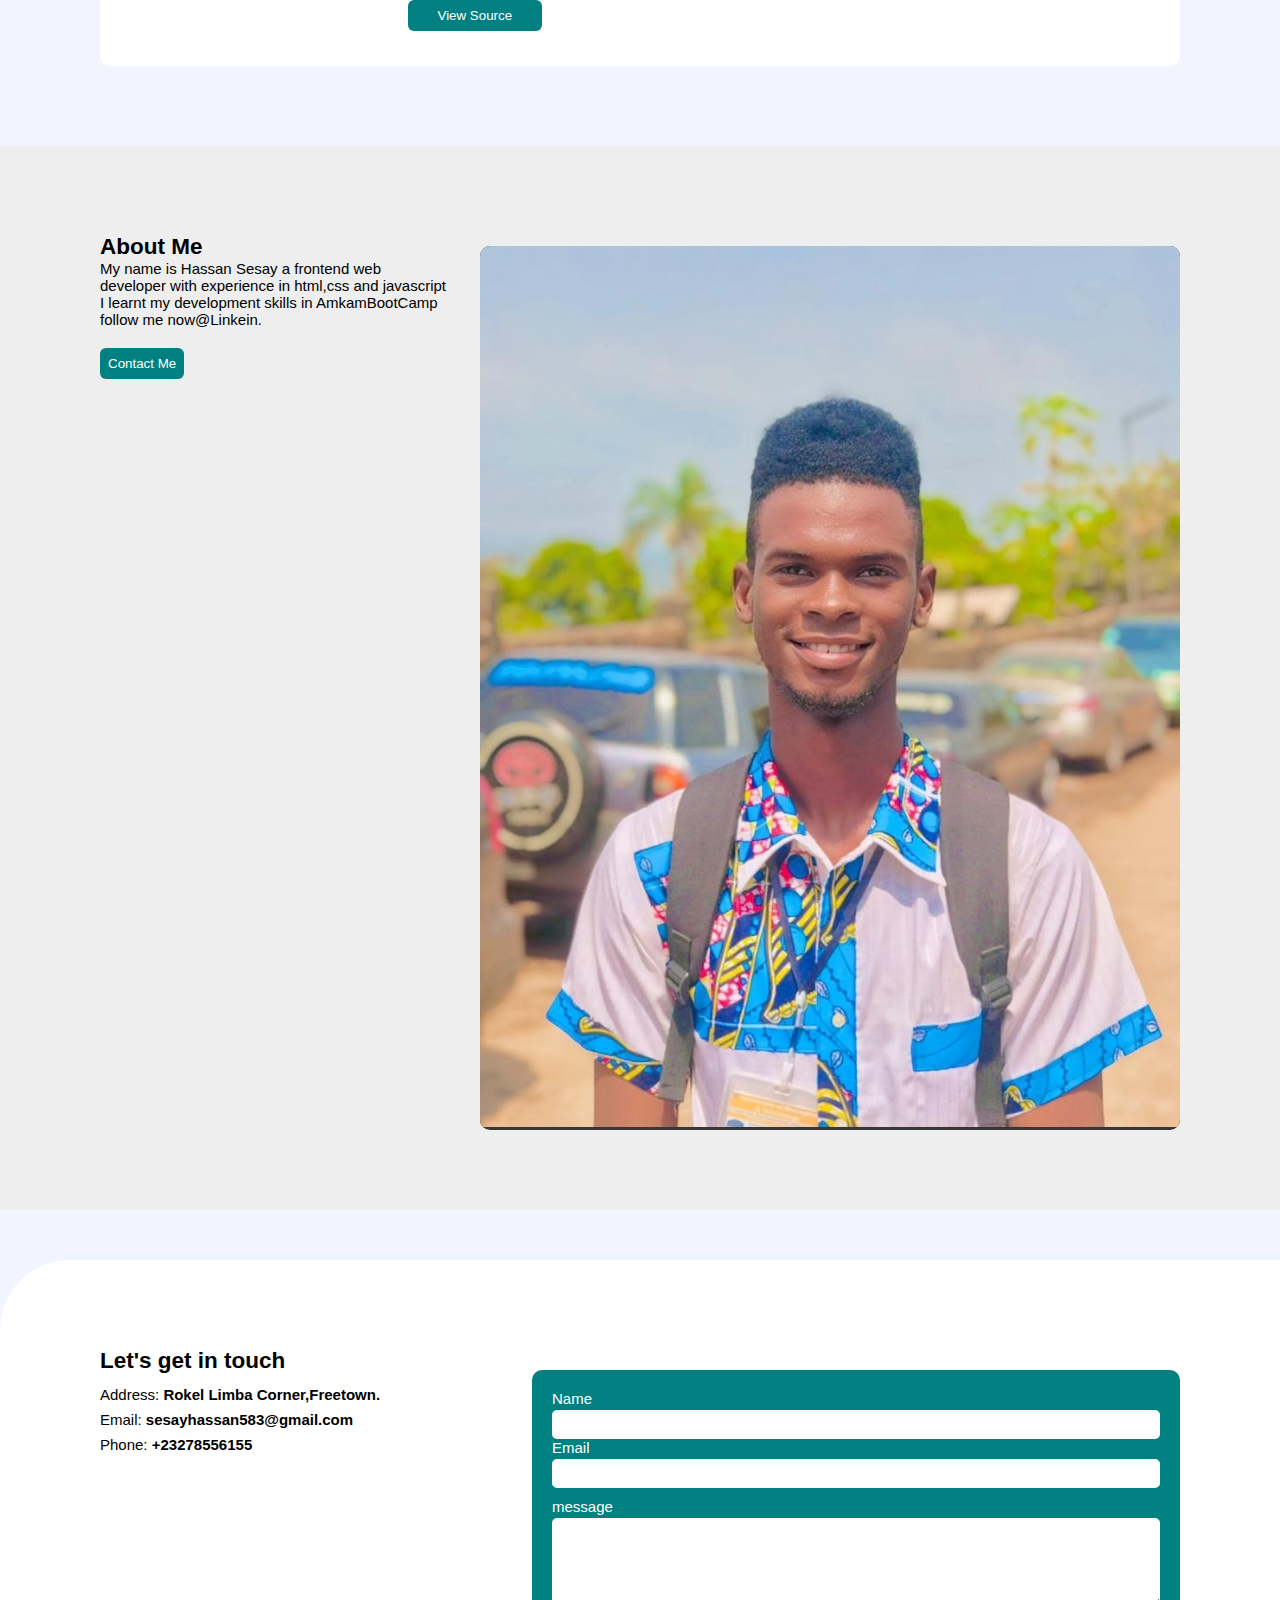
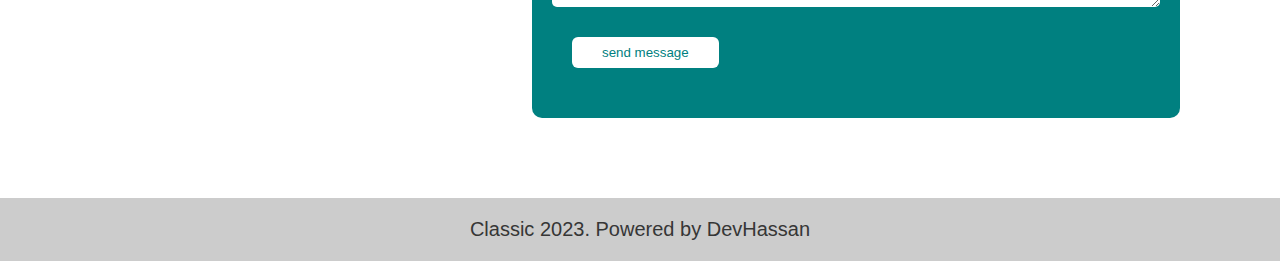
==== commit 8628dfae: "add styling" ====
--- a/index.html
+++ b/index.html
@@ -123,7 +123,7 @@
               <!-- Project 3 -->
    <div class="project-card">
     <div class="project-image">
-      <img src="/images/cook.jpg" alt="">
+      <img src="/images/cook.jpg" alt="image">
     </div>
     <div class="project-content">
     <h3>Recipe App</h3>
@@ -158,7 +158,7 @@
 I learnt my development skills in AmkamBootCamp follow me now@Linkein.</p>
 <button class="about-btn" type="button">Contact Me</button>
 </div>
-<div class="about-image"><img src="hassan.jpg" width="100% " height="100%" alt=""></div>
+<div class="about-image"><img src="/hassan.jpg" width="100% " height="100%" alt="devhassan photo"></div>
 </section>
   <!-- End of about section -->
 
@@ -196,7 +196,7 @@
   <!-- End of contact section -->
   <!-- footer -->
   <footer>
-    <p>Classic 2022. Powered by Hassan</p>
+    <p>Classic 2023. Powered by DevHassan</p>
   </footer>
   <!-- End of footer -->
   <script src="app.js"></script>
--- a/css/main.css
+++ b/css/main.css
@@ -114,7 +114,7 @@
 
 .project-image {
   width: 100%;
-  border-radius: 10px;
+  border-radius: 12px;
 }
 
 .project-image img{
@@ -172,10 +172,9 @@
 
 .about-image {
   width: 100%;
-  height: 150px;
+  height: 370px;
   background-color: #363636;
   border-radius: 10px;
-  background-image: url(hassan.jpg);
   margin-top: 20px;
   overflow: hidden;
 }
@@ -252,13 +251,13 @@
 
 footer {
   width: 100%;
-  padding: 5px 0;
+  padding: 20px 0;
   background-color: #ccc;
   text-align: center;
 }
 
 footer p {
-  font-size: 10px;
+  font-size: 20px;
   color: #363636;
 }
 /* end of footer */
@@ -302,7 +301,7 @@
   }
 
   .project-image {
-    width: 50%;
+    width: 25%;
     margin-right: 30px;
   }
 
@@ -337,8 +336,8 @@
   }
 
   .about-image {
-    width: 60%;
-    height: 400px;
+    width: 100%;
+    height: 100%;
   }
 
   .about-btn {
